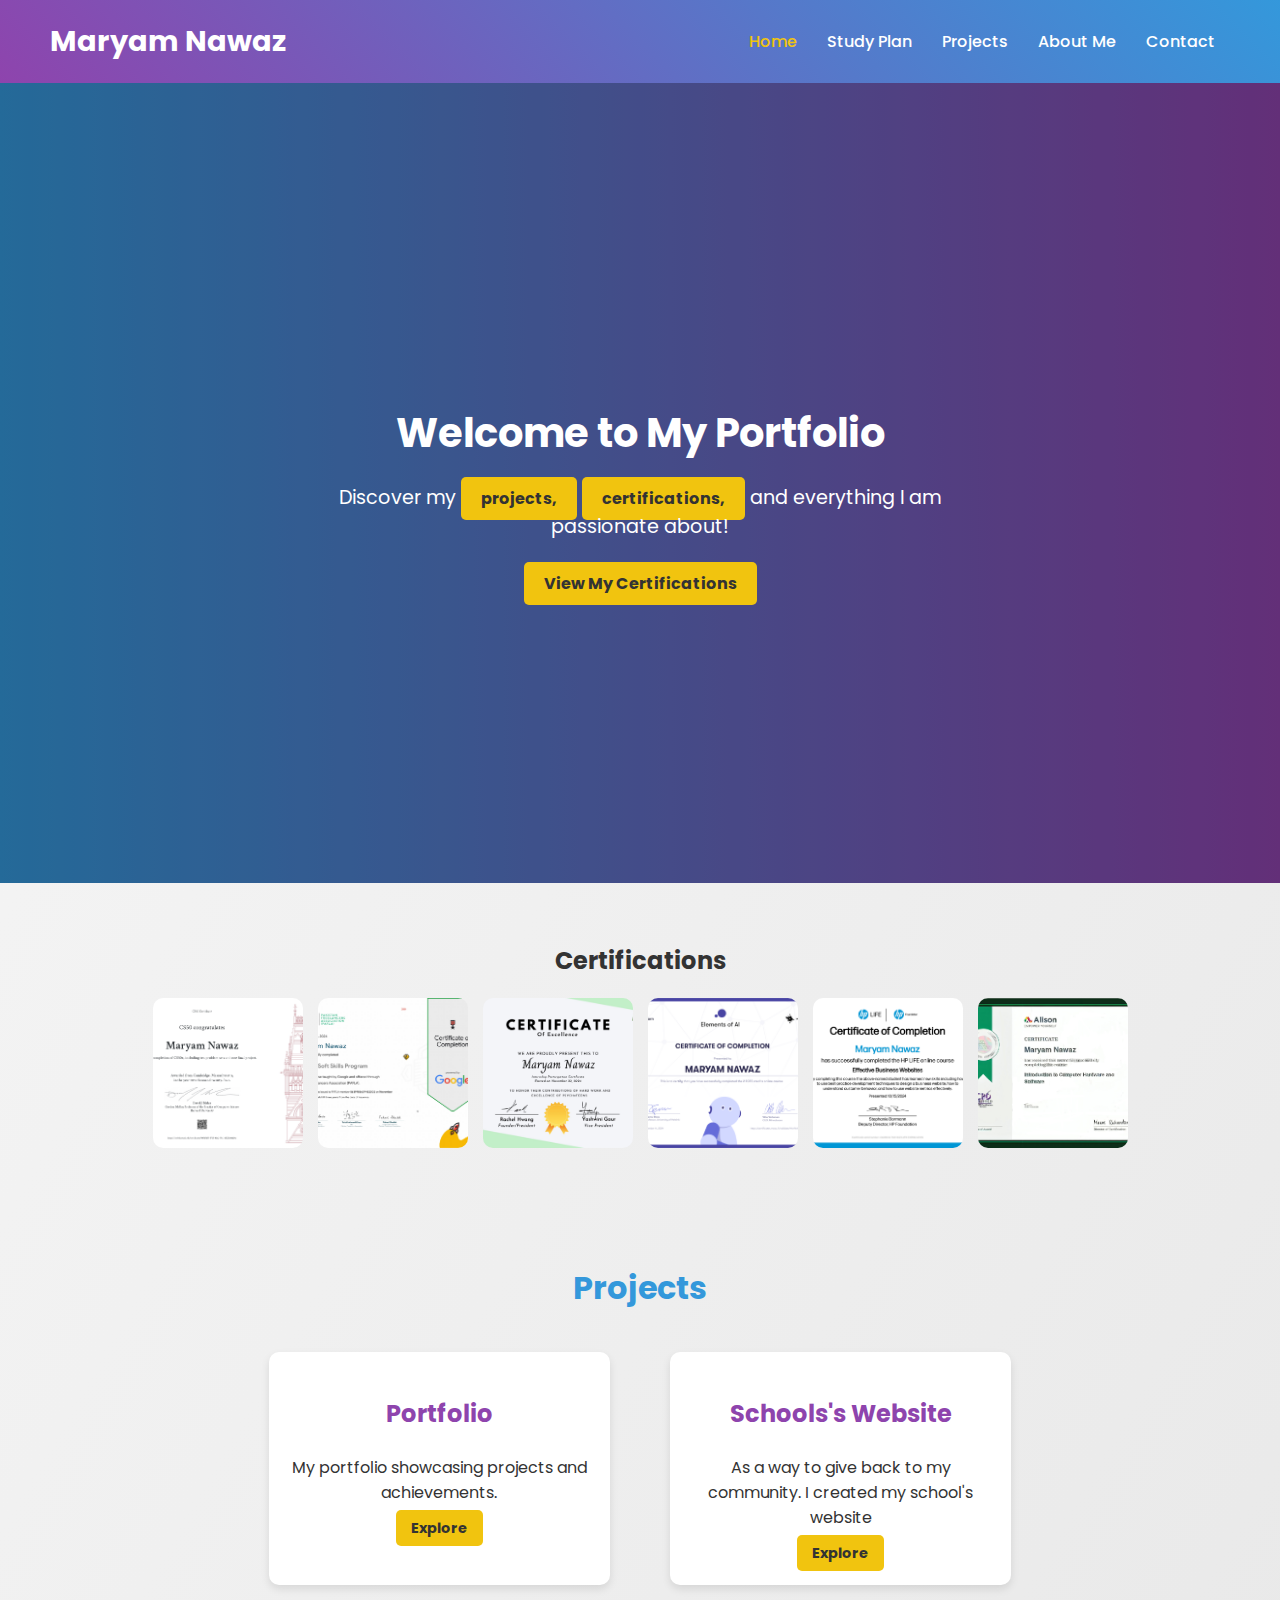
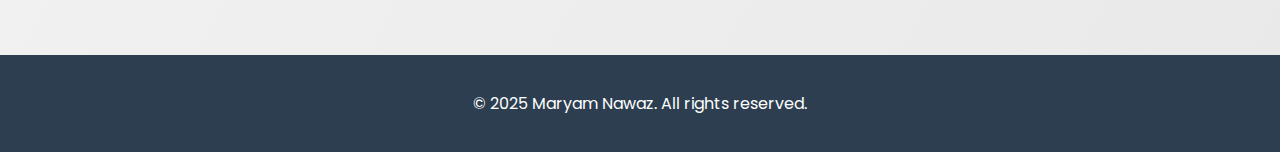
==== index.html @ e1fe7e86 "Update index.html" ====
<!DOCTYPE html>
<html lang="en">
<head>
    <meta charset="UTF-8">
    <meta name="viewport" content="width=device-width, initial-scale=1.0">
    <!-- Meta Description for SEO -->
<meta name="description" content="Welcome to Maryam Nawaz's official portfolio. Discover my academic achievements, projects, certifications, and personal interests.">

    <!-- Meta Keywords for SEO -->
    <meta name="keywords" content="Maryam Nawaz, portfolio, student, web development, projects, 
        certificates, Lahore, academic achievements, personal blog, Maryam, Portfolio, Personal Website, 
        Study Plan, Essay, Cs50, Pakistan, Lahore, Teen">
    
    <!-- Open Graph (for social media sharing) -->
    <meta property="og:title" content="Maryam Nawaz - Portfolio">
    <meta property="og:description" content="Explore the official portfolio of Maryam Nawaz, showcasing 
        web development projects, academic achievements, and more.">
    <meta property="og:image" content="https://maryam-nawaz.netlify.app/certs/face.png">
    <meta property="og:url" content="https://maryam-nawaz.netlify.app">
    <meta property="og:type" content="website">
    
    <!-- Twitter Card (for Twitter sharing) -->
    <meta name="twitter:card" content="summary_large_image">
    <meta name="twitter:title" content="Maryam Nawaz - Portfolio">
    <meta name="twitter:description" content="Explore Maryam Nawaz's portfolio and discover her academic and
        project achievements.">
    <meta name="twitter:image" content="https://maryam-nawaz.netlify.app/certs/face.png">
    
    <!-- JSON-LD Structured Data (Schema Markup) -->
    <script type="application/ld+json">
    {
      "@context": "http://schema.org",
      "@type": "Person",
      "name": "Maryam Nawaz",
      "url": "https://maryam-nawaz.netlify.app",
      "sameAs": [
        "https://www.instagram.com/hii_maryamm/",
        "https://www.snapchat.com/add/hii_maryamm?share_id=8RkwAXHkHkE&locale=en-US"
      ],
      "jobTitle": "Student & Aspiring Freelance Web Developer",
      "alumniOf": {
        "@type": "CollegeOrUniversity",
        "name": "Govt Postgraduate College For Women, Lahore"
      },
      "worksFor": {
        "@type": "Organization",
        "name": "Freelance Web Development Projects"
      },
      "image": "https://maryam-nawaz.netlify.app/certs/face.png",
      "description": "Official portfolio of Maryam Nawaz, showcasing her academic journey, projects, and certifications in web development."
    }
    </script>
    
    <title>Maryam Nawaz - Portfolio</title>
    <link href="https://fonts.googleapis.com/css2?family=Poppins:wght@300;500;700&display=swap" rel="stylesheet">
    <style>
        /* General Styles */
        body {
            margin: 0;
            font-family: 'Poppins', sans-serif;
            background: linear-gradient(120deg, #f6f6f6, #e9e9e9);
            color: #333;
        }

        header {
            background: linear-gradient(45deg, #8e44ad, #3498db);
            padding: 20px 50px;
            display: flex;
            justify-content: space-between;
            align-items: center;
            box-shadow: 0 4px 6px rgba(0, 0, 0, 0.1);
        }

        header h1 {
            color: white;
            margin: 0;
            font-size: 1.8rem;
        }

        nav ul {
            display: flex;
            list-style: none;
            margin: 0;
            padding: 0;
        }

        nav ul li {
            margin: 0 15px;
        }

        nav ul li a {
            text-decoration: none;
            color: white;
            font-size: 1rem;
            font-weight: 500;
            transition: all 0.3s;
        }

        nav ul li a:hover, nav ul li a.active {
            color: #f1c40f;
        }

        /* Hero Section */
        .hero {
            height: 80vh;
            display: flex;
            align-items: center;
            justify-content: center;
            text-align: center;
            background: linear-gradient(to right, #3498db, #8e44ad);
            color: white;
            position: relative;
        }

        .hero::after {
            content: '';
            position: absolute;
            top: 0;
            left: 0;
            right: 0;
            bottom: 0;
            background: rgba(0, 0, 0, 0.3);
            z-index: 1;
        }

        .hero-content {
            position: relative;
            z-index: 2;
            max-width: 700px;
            animation: fadeIn 1.5s ease-in-out;
        }

        .hero-content h2 {
            font-size: 2.5rem;
            margin-bottom: 20px;
        }

        .hero-content p {
            font-size: 1.2rem;
            margin-bottom: 30px;
        }

        .btn {
            text-decoration: none;
            background: #f1c40f;
            color: #333;
            padding: 10px 20px;
            font-size: 1rem;
            font-weight: bold;
            border-radius: 5px;
            transition: all 0.3s;
        }

        .btn:hover {
            background: #d4ac0d;
            color: white;
            transform: translateY(-5px);
            box-shadow: 0 10px 20px rgba(0, 0, 0, 0.3);
        }

        .projects-preview {
            padding: 50px 10%;
            text-align: center;
        }

        .projects-preview h2 {
            font-size: 2rem;
            color: #3498db;
            margin-bottom: 20px;
        }

        .gallery {
            display: flex;
            flex-wrap: wrap;
            gap: 15px;
            justify-content: center;
        }
        .gallery img {
            width: 150px;
            height: 150px;
            object-fit: cover;
            cursor: pointer;
            border-radius: 10px;
            transition: transform 0.3s ease;
        }
        .gallery img:hover {
            transform: scale(1.1);
        }

        .project-card:hover {
            transform: translateY(-10px);
            box-shadow: 0 10px 20px rgba(0, 0, 0, 0.3);
        }

        .project-card h3 {
            font-size: 1.5rem;
            color: #8e44ad;
        }

        .project-card p {
            font-size: 1rem;
            margin: 10px 0;
        }

        .project-card .btn {
            font-size: 0.9rem;
            padding: 8px 15px;
        }

        footer {
            background: #2c3e50;
            color: white;
            padding: 20px;
            text-align: center;
        }

        /* Animations */
        @keyframes fadeIn {
            from {
                opacity: 0;
                transform: translateY(-20px);
            }
            to {
                opacity: 1;
                transform: translateY(0);
            }
        }

        section {
            padding: 40px;
            text-align: center;
        }

        /* Responsive Styles */
        @media (max-width: 768px) {
            header {
                flex-direction: column;
                padding: 20px;
            }

            nav ul {
                flex-direction: column;
                align-items: center;
            }

            nav ul li {
                margin: 10px 0;
            }

            .hero-content h2 {
                font-size: 2rem;
            }

            .hero-content p {
                font-size: 1rem;
            }

            .gallery img {
                width: 120px;
                height: 120px;
            }

            .projects-container {
                flex-direction: column;
                align-items: center;
            }

            .project-card {
                width: 90%;
            }
        }

        @media (max-width: 480px) {
            .hero-content h2 {
                font-size: 1.5rem;
            }

            .hero-content p {
                font-size: 0.9rem;
            }

            .btn {
                font-size: 0.8rem;
                padding: 8px 15px;
            }
        }

          .overlay {
            position: fixed;
            top: 0;
            left: 0;
            width: 100%;
            height: 100%;
            background: rgba(0, 0, 0, 0.8);
            display: flex;
            justify-content: center;
            align-items: center;
            z-index: 1000;
            display: none;
        }
        .overlay img {
            max-width: 90%;
            max-height: 90%;
        }
        .overlay .close {
            position: absolute;
            top: 20px;
            right: 20px;
            color: #fff;
            font-size: 30px;
            cursor: pointer;
        }
        .overlay .nav-btn {
            position: absolute;
            top: 50%;
            font-size: 30px;
            color: #fff;
            background-color: rgba(0, 0, 0, 0.6);
            border: none;
            padding: 10px;
            cursor: pointer;
            z-index: 10;
        }
        .overlay .nav-left {
            left: 10px;
            transform: translateY(-50%);
        }
        .overlay .nav-right {
            right: 10px;
            transform: translateY(-50%);
        }
        ::selection {
            background-color:yellow;
        }
        
                .projects-container {
            display: flex;
            flex-wrap: wrap;
            justify-content: center; /* Center align on smaller screens */
            gap: 20px;
        }
        
        .project-card {
            background: white;
            border-radius: 10px;
            padding: 20px;
            margin: 20px;
            width: calc(33.33% - 40px); /* Adjust for three cards in a row */
            box-shadow: 0 4px 8px rgba(0, 0, 0, 0.1);
            transition: transform 0.3s, box-shadow 0.3s;
        }
        
        /* For devices less than 768px (Tablets) */
        @media (max-width: 768px) {
            .project-card {
                width: calc(50% - 40px); /* Two cards per row */
            }
        }
        
        /* For devices less than 480px (Mobile Phones) */
        @media (max-width: 480px) {
            .project-card {
                width: calc(100% - 40px); /* Single column */
                margin: 10px auto; /* Center horizontally */
            }
        }

    </style>
</head>
<body>
    <header>
        <h1>Maryam Nawaz</h1>
        <nav>
            <ul>
                <li><a href="index.html" class="active">Home</a></li>
                <li><a href="study_plan.html">Study Plan</a></li>
                <li><a href="projects.html">Projects</a></li>
                <li><a href="about_me.html">About Me</a></li>
                <li><a href="contact.html">Contact</a></li>
            </ul>
        </nav>
    </header>

    <!-- Hero Section -->
    <section class="hero">
        <div class="hero-content">
            <h2>Welcome to My Portfolio</h2>
            <p>Discover my <a href="#certifications" class="btn">projects,</a> <a href="#certifications" class="btn">certifications,</a> and everything I am passionate about!</p>
            <a href="#certifications" class="btn">View My Certifications</a>
        </div>
    </section>

    <section class="certifications" id="certifications">
        <h2>Certifications</h2>
        <div class="gallery">
            <img src="certs/cs50.jpg" alt="CS50 Certificate">
            <img src="certs/softskills.jpg" alt="SoftSkills Certificate">
            <img src="certs/volunteer.jpg" alt="Volunteer Certificate">
            <img src="certs/elementsofai.png" alt="AI Certificate">
            <img src="certs/hplife.jpg" alt="Hp Life Certificate">
            <img src="certs/alison.png" alt="Hardware Alison">
        </div>
    </section>

   <section class="projects-preview">
        <h2>Projects</h2>
        <div class="projects-container">
            <div class="project-card">
              <h3>Portfolio</h3>
              <p>My portfolio showcasing projects and achievements.</p>
              <a href="#" class="btn">Explore</a>
              </div>
             <div class="project-card">
                <h3>Schools's Website</h3>
                <p>As a way to give back to my community. I created my school's website </p>
                <a href="https://gghs-tahir-model.netlify.app/" class="btn">Explore</a>
        </div>
    </section>
  <div class="overlay" id="overlay">
        <button class="nav-btn nav-left" id="prevBtn">&lt;</button>
        <img src="" alt="" id="overlay-img">
        <button class="nav-btn nav-right" id="nextBtn">&gt;</button>
        <span class="close" id="close">&times;</span>
    </div>
    
<script>
    const images = document.querySelectorAll('.gallery img');
    const overlay = document.getElementById('overlay');
    const overlayImg = document.getElementById('overlay-img');
    const close = document.getElementById('close');
    const prevBtn = document.getElementById('prevBtn');
    const nextBtn = document.getElementById('nextBtn');
    let currentIndex = 0;

    // Function to show the overlay with the clicked image
    function showImage(index) {
        overlayImg.src = images[index].src;
        overlay.style.display = 'flex';
        currentIndex = index;
    }

    // Event listener for clicking on gallery images
    images.forEach((img, index) => {
        img.addEventListener('click', () => {
            showImage(index);
        });
    });

    // Event listener for clicking the close button
    close.addEventListener('click', () => {
        overlay.style.display = 'none';
        overlayImg.src = '';
    });

    // Event listener for clicking outside the image to close
    overlay.addEventListener('click', (e) => {
        if (e.target === overlay) {
            overlay.style.display = 'none';
            overlayImg.src = '';
        }
    });

    // Event listeners for navigation buttons
    prevBtn.addEventListener('click', () => {
        currentIndex = (currentIndex - 1 + images.length) % images.length;
        showImage(currentIndex);
    });

    nextBtn.addEventListener('click', () => {
        currentIndex = (currentIndex + 1) % images.length;
        showImage(currentIndex);
    });

    // Smooth transitions for overlay
    overlay.style.transition = 'opacity 0.3s ease-in-out';
    overlayImg.style.transition = 'transform 0.3s ease-in-out';
</script>
<footer>
    <p>&copy; 2025 Maryam Nawaz. All rights reserved.</p>
</footer>
</body>
</html>
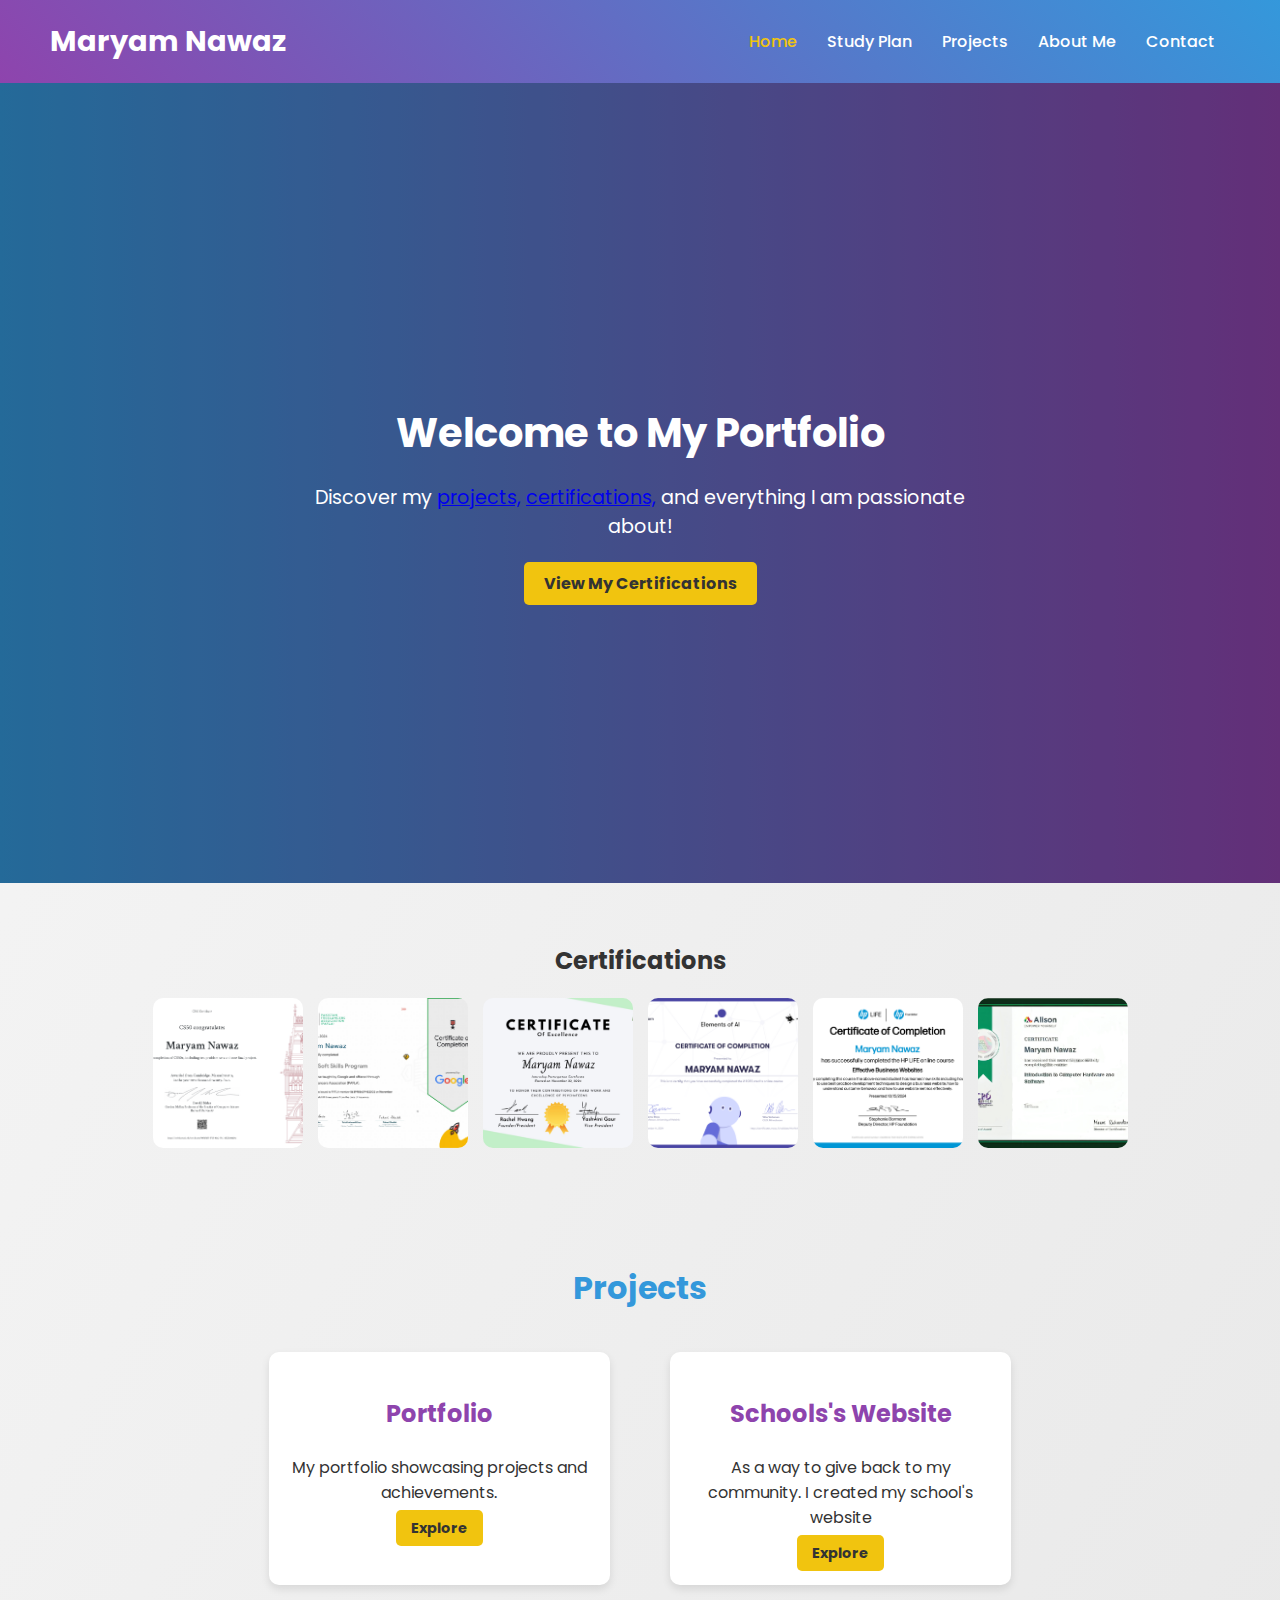
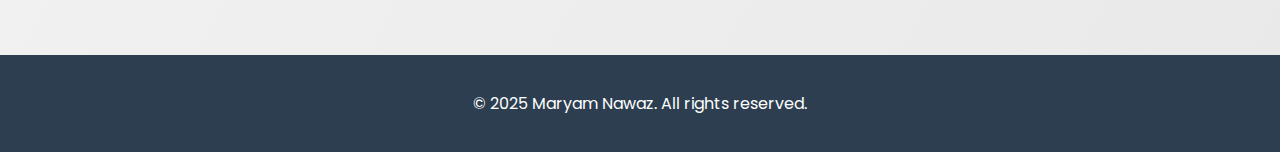
==== commit a53a46ee: "Update index.html" ====
--- a/index.html
+++ b/index.html
@@ -385,7 +385,7 @@
     <section class="hero">
         <div class="hero-content">
             <h2>Welcome to My Portfolio</h2>
-            <p>Discover my <a href="#certifications" class="btn">projects,</a> <a href="#certifications" class="btn">certifications,</a> and everything I am passionate about!</p>
+            <p>Discover my <a href="#certifications">projects,</a> <a href="#certifications">certifications,</a> and everything I am passionate about!</p>
             <a href="#certifications" class="btn">View My Certifications</a>
         </div>
     </section>
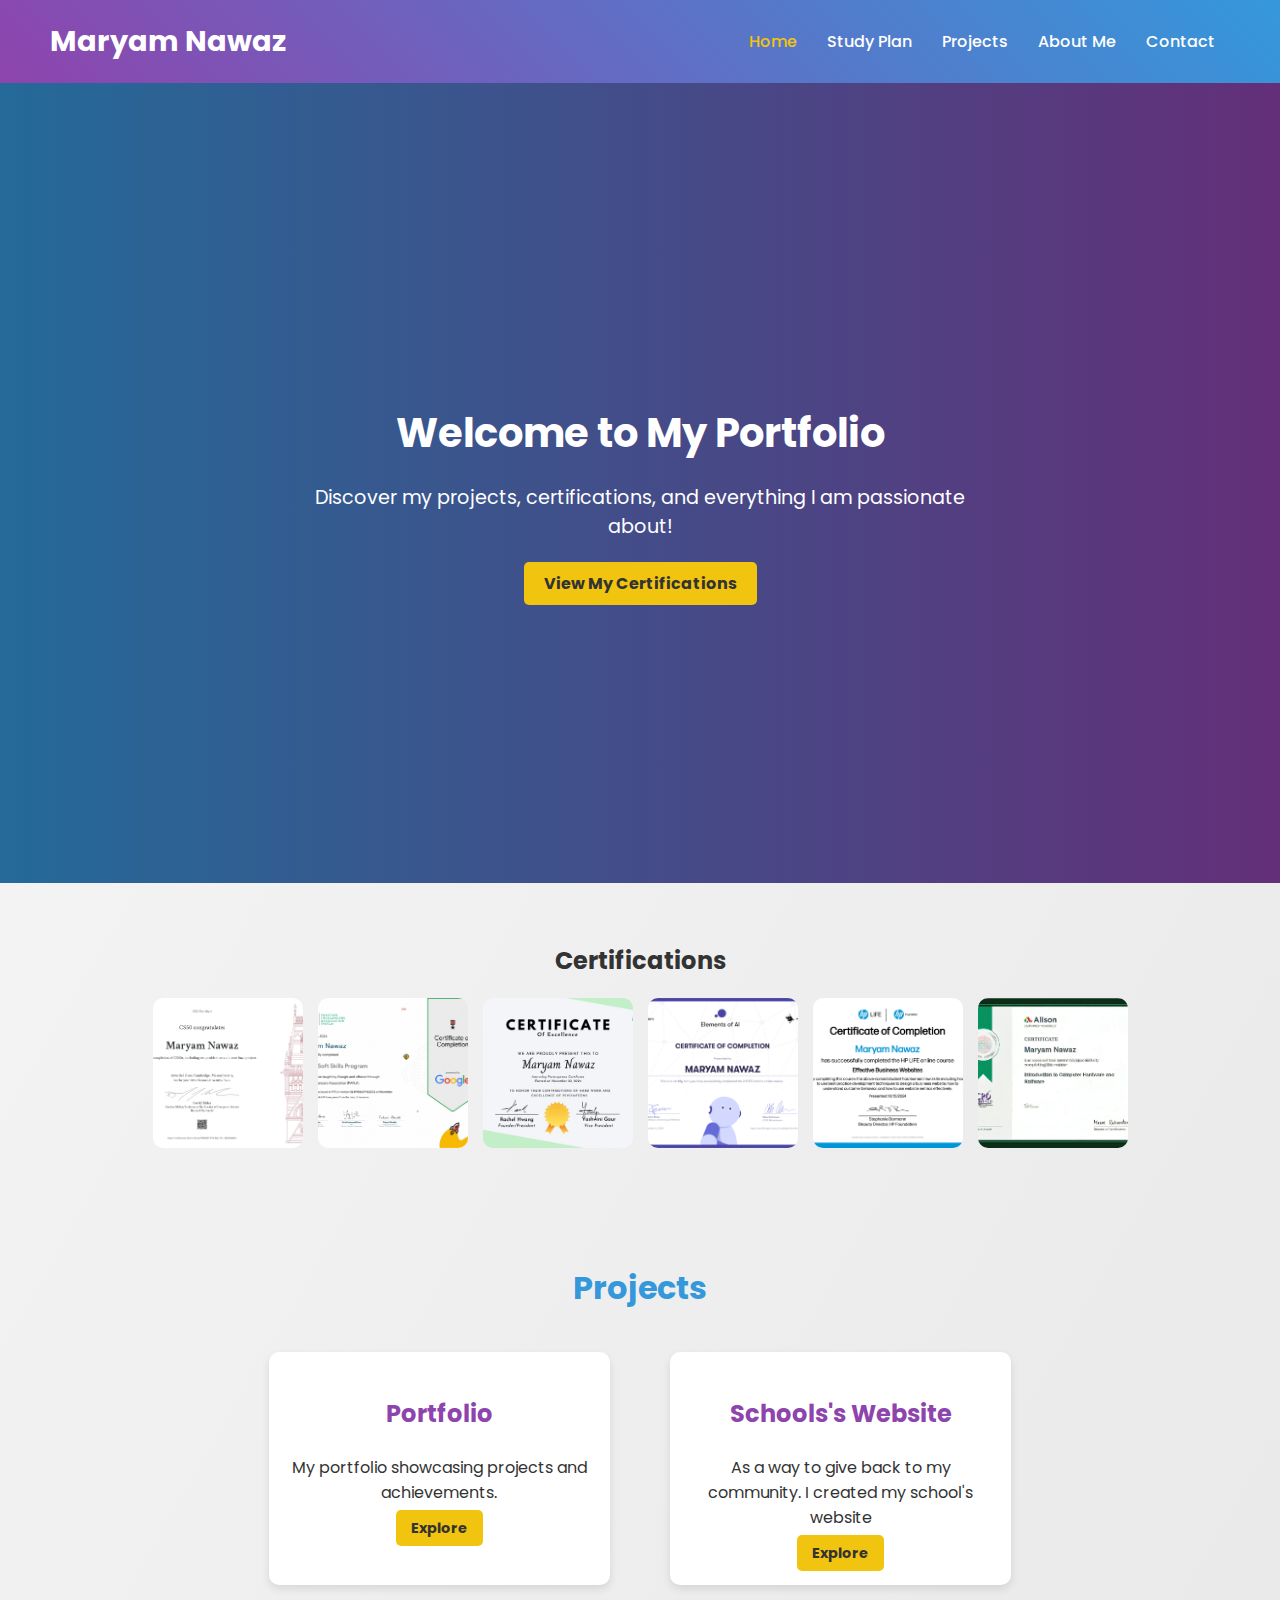
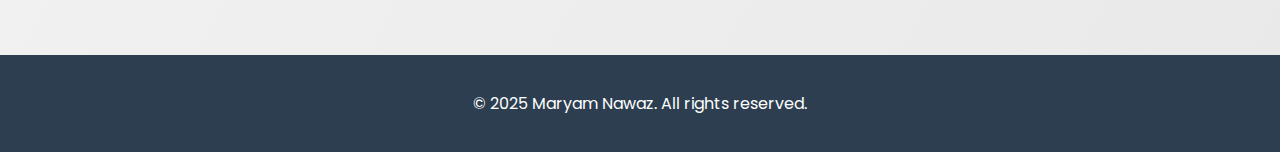
==== commit 5686e50b: "Update index.html" ====
--- a/index.html
+++ b/index.html
@@ -365,6 +365,11 @@
             }
         }
 
+        a{
+            text-decoration: none;
+            color: white;
+        }
+        
     </style>
 </head>
 <body>
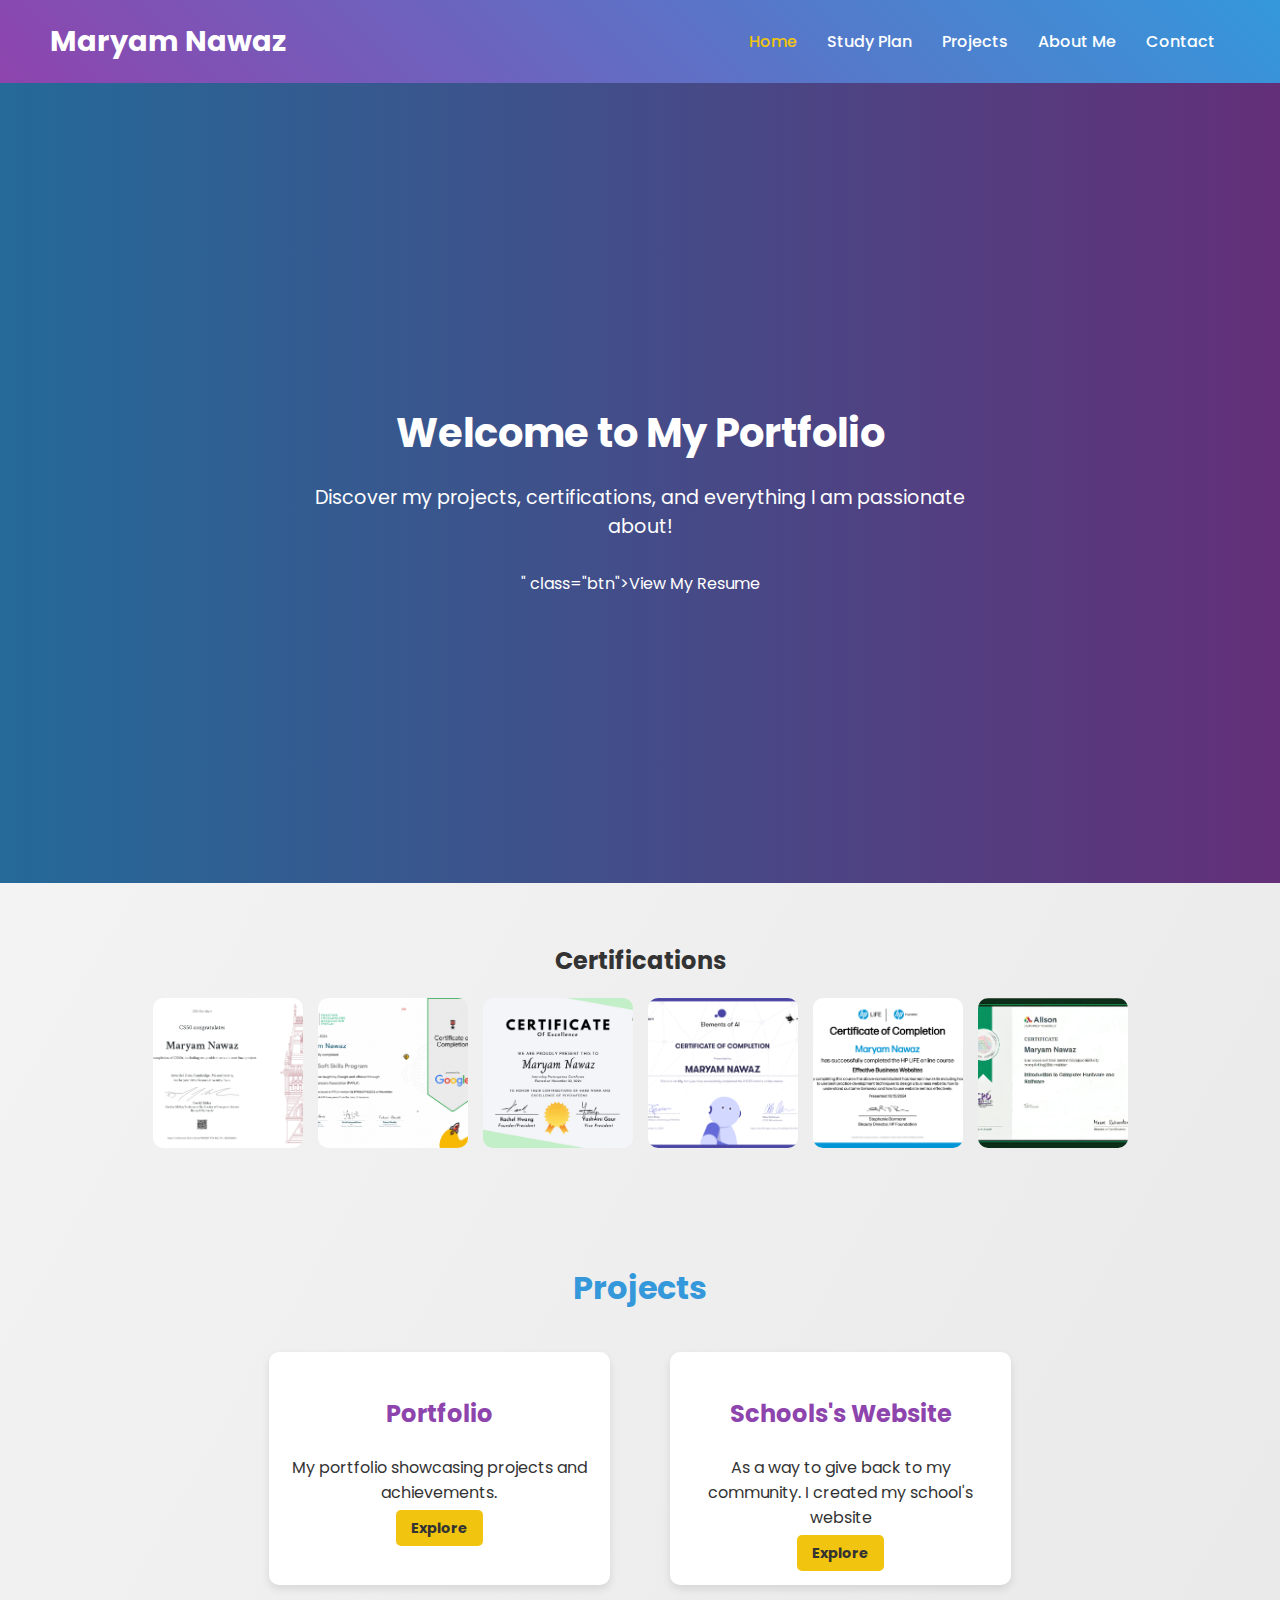
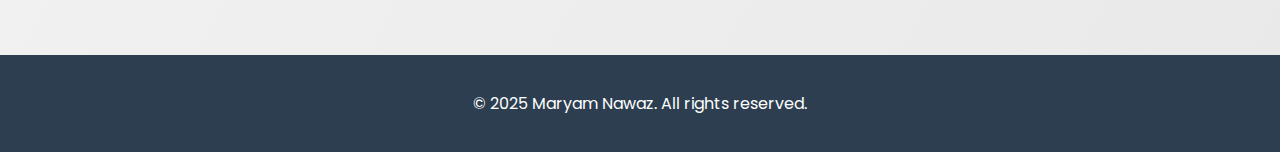
==== commit c629332d: "Update index.html" ====
--- a/index.html
+++ b/index.html
@@ -391,7 +391,7 @@
         <div class="hero-content">
             <h2>Welcome to My Portfolio</h2>
             <p>Discover my <a href="#certifications">projects,</a> <a href="#certifications">certifications,</a> and everything I am passionate about!</p>
-            <a href="#certifications" class="btn">View My Certifications</a>
+            <a href="<img src="certs/resume.jpg" alt=Resume">" class="btn">View My Resume</a>
         </div>
     </section>
 
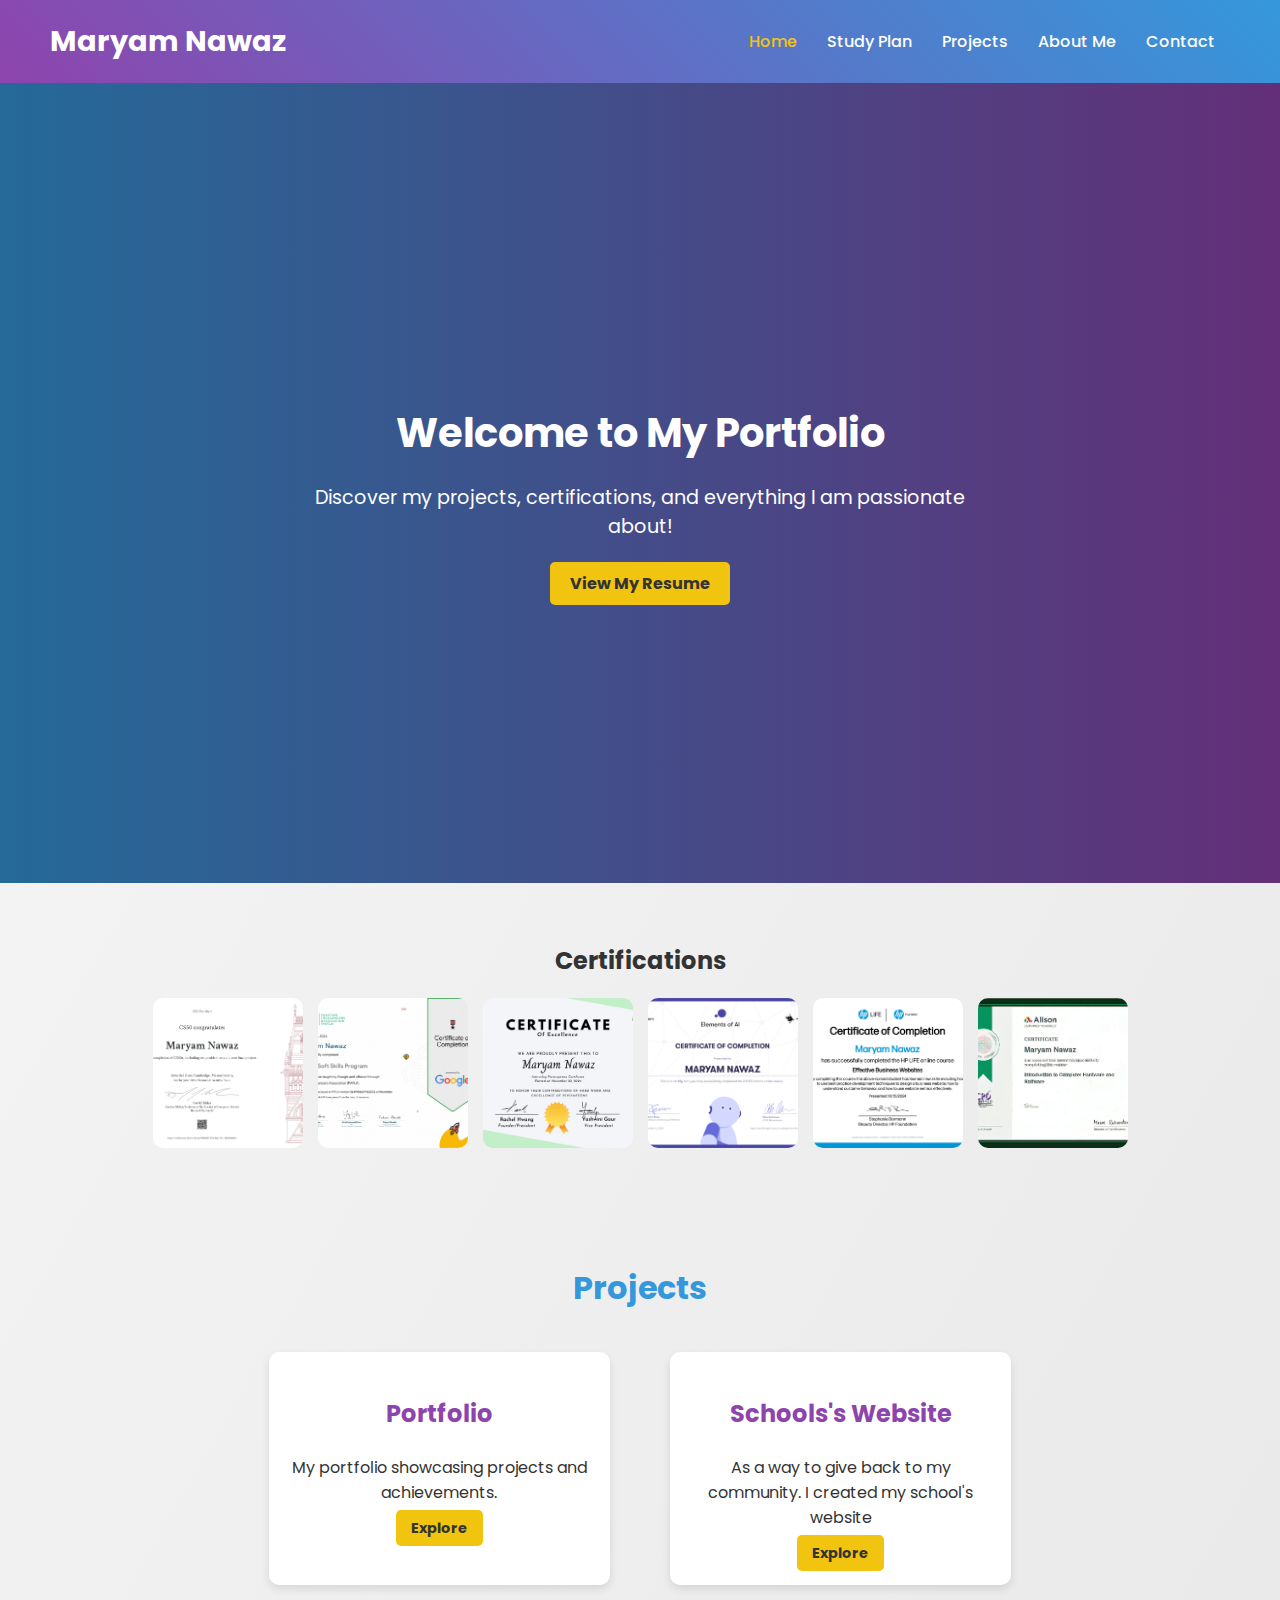
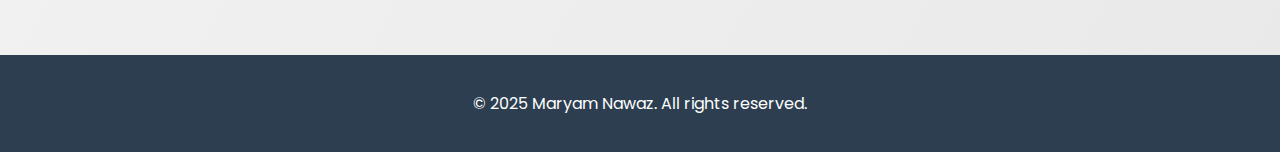
==== commit f0f6f58c: "Update index.html" ====
--- a/index.html
+++ b/index.html
@@ -391,7 +391,7 @@
         <div class="hero-content">
             <h2>Welcome to My Portfolio</h2>
             <p>Discover my <a href="#certifications">projects,</a> <a href="#certifications">certifications,</a> and everything I am passionate about!</p>
-            <a href="<img src="certs/resume.jpg" alt=Resume">" class="btn">View My Resume</a>
+            <a href="certs/resume.jpeg" class="btn">View My Resume</a>
         </div>
     </section>
 
